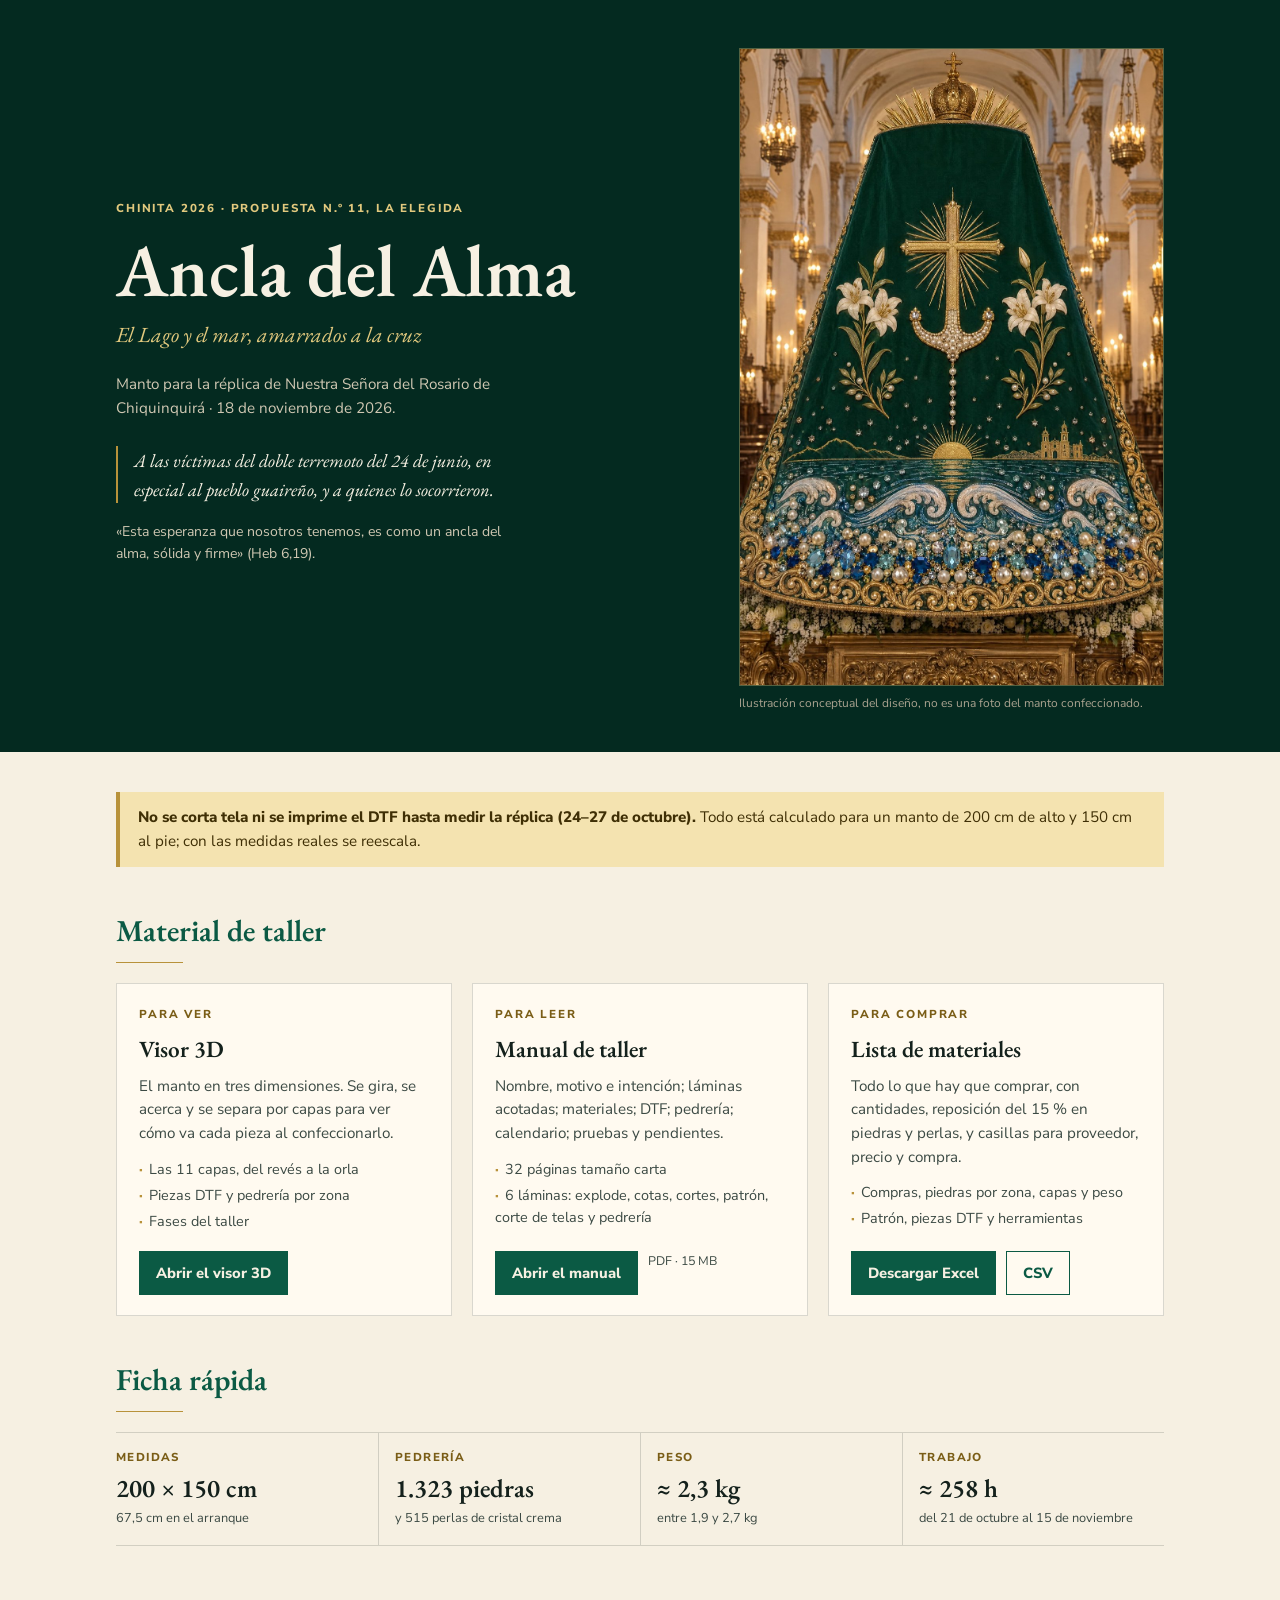
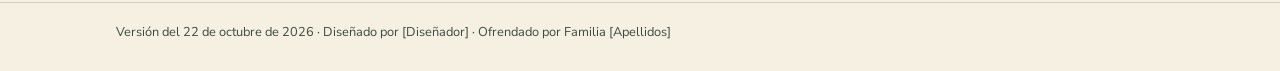
==== index.html @ 765c4ef7 "Ancla del Alma: portada, visor 3D, manual de taller y lista de materiales Co-Authored-By: Claude Opu" ====
<!doctype html>
<html lang="es">
<head>
<meta charset="utf-8">
<meta name="viewport" content="width=device-width, initial-scale=1, viewport-fit=cover">
<title>Ancla del Alma · Chinita 2026</title>
<meta name="description" content="Manto «Ancla del Alma» para la réplica de Nuestra Señora del Rosario de Chiquinquirá, 18 de noviembre de 2026: visor 3D, manual de taller y lista de materiales.">
<link rel="preconnect" href="https://fonts.googleapis.com"><link rel="preconnect" href="https://fonts.gstatic.com" crossorigin>
<link rel="stylesheet" href="https://fonts.googleapis.com/css2?family=EB+Garamond:ital,wght@0,500;0,600;1,500&family=Nunito+Sans:wght@400;600;700;800&display=swap">
<style>
/* Portada de carpeta de taller: una columna con la imagen del manto y tres entradas (3D, manual, materiales). */
:root {
  --esmeralda-950: #042a20; --esmeralda-900: #06372a; --esmeralda-700: #0b5a44; --esmeralda-500: #0f7a5c;
  --oro: #b8923a; --oro-claro: #e2c97e; --marfil: #f6f0e2; --marfil-2: #ece3cd; --tinta: #14211c; --tinta-2: #3c4a44;
  --serif: "EB Garamond", Georgia, "Times New Roman", serif;
  --sans: "Nunito Sans", "Helvetica Neue", Arial, sans-serif;
  --fondo: var(--marfil); --superficie: #fffaf0; --texto: var(--tinta); --texto-2: var(--tinta-2);
  --acento: var(--esmeralda-700); --oro-tx: #7a5d16; --linea: rgba(20, 33, 28, .16);
  --aviso-fondo: #f4e3b0; --aviso-tx: #3f2f05;
  --hero-fondo: var(--esmeralda-950); --hero-tx: var(--marfil);
}
@media (prefers-color-scheme: dark) {
  :root:not([data-theme="light"]) {
    --fondo: #031f18; --superficie: #06372a; --texto: #f6f0e2; --texto-2: #cfc7b2;
    --acento: #e2c97e; --oro-tx: #e2c97e; --linea: rgba(246, 240, 226, .18);
    --aviso-fondo: #3a2f0c; --aviso-tx: #f6e7b6; --hero-fondo: #021712; --hero-tx: #f6f0e2;
    color-scheme: dark;
  }
}
:root[data-theme="dark"] {
  --fondo: #031f18; --superficie: #06372a; --texto: #f6f0e2; --texto-2: #cfc7b2;
  --acento: #e2c97e; --oro-tx: #e2c97e; --linea: rgba(246, 240, 226, .18);
  --aviso-fondo: #3a2f0c; --aviso-tx: #f6e7b6; --hero-fondo: #021712; --hero-tx: #f6f0e2;
  color-scheme: dark;
}
* { box-sizing: border-box; margin: 0; padding: 0; }
html { -webkit-text-size-adjust: 100%; }
body { background: var(--fondo); color: var(--texto); font-family: var(--sans); font-size: 16px; line-height: 1.55; }
img { max-width: 100%; display: block; }
a { color: inherit; }
:focus-visible { outline: 3px solid var(--oro); outline-offset: 3px; border-radius: 4px; }

.hero { background: var(--hero-fondo); color: var(--hero-tx); }
.hero-in { max-width: 1080px; margin: 0 auto; padding-block: 48px 40px;
  padding-left: max(16px, env(safe-area-inset-left, 0px)); padding-right: max(16px, env(safe-area-inset-right, 0px));
  display: grid; grid-template-columns: minmax(0, 1.15fr) minmax(0, .85fr); gap: 48px; align-items: center; }
.etiqueta { font-size: .72rem; font-weight: 800; letter-spacing: .16em; text-transform: uppercase; color: var(--oro-claro); }
.hero h1 { font-family: var(--serif); font-weight: 600; font-size: clamp(2.8rem, 7vw, 4.6rem); line-height: 1; margin-top: 14px; text-wrap: balance; }
.subtitulo { font-family: var(--serif); font-style: italic; font-size: 1.35rem; color: var(--oro-claro); margin-top: 10px; }
.ocasion { margin-top: 22px; font-size: .95rem; color: #cfc7b2; max-width: 44ch; }
.dedicatoria { margin-top: 26px; padding-left: 16px; border-left: 2px solid var(--oro); font-family: var(--serif); font-style: italic; font-size: 1.15rem; max-width: 46ch; text-wrap: pretty; }
.cita { margin-top: 18px; font-size: .88rem; color: #cfc7b2; max-width: 50ch; }
.foto { position: relative; }
.foto img { width: 100%; height: auto; aspect-ratio: 2 / 3; object-fit: cover; border: 1px solid rgba(226, 201, 126, .35); }
.foto figcaption { margin-top: 8px; font-size: .75rem; color: #a9a28f; }

main { max-width: 1080px; margin: 0 auto; padding-block: 40px 56px;
  padding-left: max(16px, env(safe-area-inset-left, 0px)); padding-right: max(16px, env(safe-area-inset-right, 0px));
  display: grid; gap: 40px; }
.aviso { background: var(--aviso-fondo); color: var(--aviso-tx); padding: 14px 18px; font-size: .95rem; border-left: 4px solid var(--oro); }
.aviso strong { font-weight: 800; }
h2 { font-family: var(--serif); font-weight: 600; font-size: 1.9rem; color: var(--acento); text-wrap: balance; }
h2::after { content: ""; display: block; width: 2.2em; height: 1px; background: var(--oro); margin-top: 8px; }

.entradas { display: grid; grid-template-columns: repeat(3, minmax(0, 1fr)); gap: 20px; margin-top: 20px; }
.entrada { background: var(--superficie); border: 1px solid var(--linea); padding: 22px 22px 20px; display: flex; flex-direction: column; gap: 12px; min-width: 0; }
.entrada .num { font-size: .72rem; font-weight: 800; letter-spacing: .16em; text-transform: uppercase; color: var(--oro-tx); }
.entrada h3 { font-family: var(--serif); font-weight: 600; font-size: 1.45rem; line-height: 1.15; }
.entrada p { color: var(--texto-2); font-size: .95rem; text-wrap: pretty; }
.entrada ul { list-style: none; display: grid; gap: 4px; font-size: .9rem; color: var(--texto-2); }
.entrada ul li::before { content: "·"; color: var(--oro); font-weight: 800; margin-right: 6px; }
.acciones { margin-top: auto; display: flex; flex-wrap: wrap; gap: 10px; padding-top: 6px; }
.boton { display: inline-flex; align-items: center; gap: 8px; text-decoration: none; font-weight: 800; font-size: .92rem;
  padding: 10px 16px; background: var(--esmeralda-700); color: var(--marfil); border: 1px solid var(--esmeralda-700); }
.boton:hover { background: var(--esmeralda-900); }
.boton.sec { background: transparent; color: var(--acento); border-color: var(--acento); }
.boton.sec:hover { background: var(--marfil-2); color: var(--esmeralda-900); }
.peso { font-size: .78rem; color: var(--texto-2); font-variant-numeric: tabular-nums; }

.ficha { display: grid; grid-template-columns: repeat(4, minmax(0, 1fr)); gap: 0; margin-top: 20px; border-top: 1px solid var(--linea); border-bottom: 1px solid var(--linea); }
.ficha div { padding: 16px 12px 16px 0; }
.ficha div + div { padding-left: 16px; border-left: 1px solid var(--linea); }
.ficha dt { font-size: .72rem; font-weight: 800; letter-spacing: .12em; text-transform: uppercase; color: var(--oro-tx); }
.ficha dd { font-family: var(--serif); font-size: 1.6rem; font-weight: 600; font-variant-numeric: tabular-nums; margin-top: 2px; }
.ficha dd small { display: block; font-family: var(--sans); font-size: .8rem; font-weight: 400; color: var(--texto-2); }

footer { border-top: 1px solid var(--linea); }
footer div { max-width: 1080px; margin: 0 auto; padding-block: 20px 28px; font-size: .8rem; color: var(--texto-2);
  padding-left: max(16px, env(safe-area-inset-left, 0px)); padding-right: max(16px, env(safe-area-inset-right, 0px)); }

@media (max-width: 860px) {
  .hero-in { grid-template-columns: minmax(0, 1fr); gap: 28px; padding-block: 32px 28px; }
  .foto { max-width: 420px; }
  .entradas { grid-template-columns: minmax(0, 1fr); }
  .ficha { grid-template-columns: repeat(2, minmax(0, 1fr)); }
  .ficha div:nth-child(3) { padding-left: 0; border-left: 0; }
  .ficha div:nth-child(n+3) { border-top: 1px solid var(--linea); }
}
</style>
</head>
<body>
<header class="hero">
  <div class="hero-in">
    <div>
      <span class="etiqueta">Chinita 2026 · propuesta n.º 11, la elegida</span>
      <h1>Ancla del Alma</h1>
      <p class="subtitulo">El Lago y el mar, amarrados a la cruz</p>
      <p class="ocasion">Manto para la réplica de Nuestra Señora del Rosario de Chiquinquirá · 18 de noviembre de 2026.</p>
      <p class="dedicatoria">A las víctimas del doble terremoto del 24 de junio, en especial al pueblo guaireño, y a quienes lo socorrieron.</p>
      <p class="cita">«Esta esperanza que nosotros tenemos, es como un ancla del alma, sólida y firme» (Heb 6,19).</p>
    </div>
    <figure class="foto">
      <img src="img/manto.jpg" width="1067" height="1600" alt="Ilustración del manto esmeralda: cruz de oro con resplandor cuyo pie se vuelve ancla de perlas, azucenas marfil a los lados, amanecer sobre el Lago, olas y un degradado de piedras azules hacia la orla de volutas doradas.">
      <figcaption>Ilustración conceptual del diseño, no es una foto del manto confeccionado.</figcaption>
    </figure>
  </div>
</header>

<main>
  <p class="aviso"><strong>No se corta tela ni se imprime el DTF hasta medir la réplica (24–27 de octubre).</strong> Todo está calculado para un manto de 200 cm de alto y 150 cm al pie; con las medidas reales se reescala.</p>

  <section aria-labelledby="t-material">
    <h2 id="t-material">Material de taller</h2>
    <div class="entradas">
      <article class="entrada">
        <span class="num">Para ver</span>
        <h3>Visor 3D</h3>
        <p>El manto en tres dimensiones. Se gira, se acerca y se separa por capas para ver cómo va cada pieza al confeccionarlo.</p>
        <ul><li>Las 11 capas, del revés a la orla</li><li>Piezas DTF y pedrería por zona</li><li>Fases del taller</li></ul>
        <div class="acciones"><a class="boton" href="visor-3d/">Abrir el visor 3D</a></div>
      </article>
      <article class="entrada">
        <span class="num">Para leer</span>
        <h3>Manual de taller</h3>
        <p>Nombre, motivo e intención; láminas acotadas; materiales; DTF; pedrería; calendario; pruebas y pendientes.</p>
        <ul><li>32 páginas tamaño carta</li><li>6 láminas: explode, cotas, cortes, patrón, corte de telas y pedrería</li></ul>
        <div class="acciones"><a class="boton" href="manual/manual-ancla-del-alma.pdf">Abrir el manual</a><span class="peso">PDF · 15 MB</span></div>
      </article>
      <article class="entrada">
        <span class="num">Para comprar</span>
        <h3>Lista de materiales</h3>
        <p>Todo lo que hay que comprar, con cantidades, reposición del 15 % en piedras y perlas, y casillas para proveedor, precio y compra.</p>
        <ul><li>Compras, piedras por zona, capas y peso</li><li>Patrón, piezas DTF y herramientas</li></ul>
        <div class="acciones"><a class="boton" href="materiales/lista-de-materiales.xlsx">Descargar Excel</a><a class="boton sec" href="materiales/compras.csv">CSV</a></div>
      </article>
    </div>
  </section>

  <section aria-labelledby="t-ficha">
    <h2 id="t-ficha">Ficha rápida</h2>
    <dl class="ficha">
      <div><dt>Medidas</dt><dd>200 × 150 cm<small>67,5 cm en el arranque</small></dd></div>
      <div><dt>Pedrería</dt><dd>1.323 piedras<small>y 515 perlas de cristal crema</small></dd></div>
      <div><dt>Peso</dt><dd>≈ 2,3 kg<small>entre 1,9 y 2,7 kg</small></dd></div>
      <div><dt>Trabajo</dt><dd>≈ 258 h<small>del 21 de octubre al 15 de noviembre</small></dd></div>
    </dl>
  </section>
</main>

<footer><div>Versión del 22 de octubre de 2026 · Diseñado por [Diseñador] · Ofrendado por Familia [Apellidos]</div></footer>
</body>
</html>
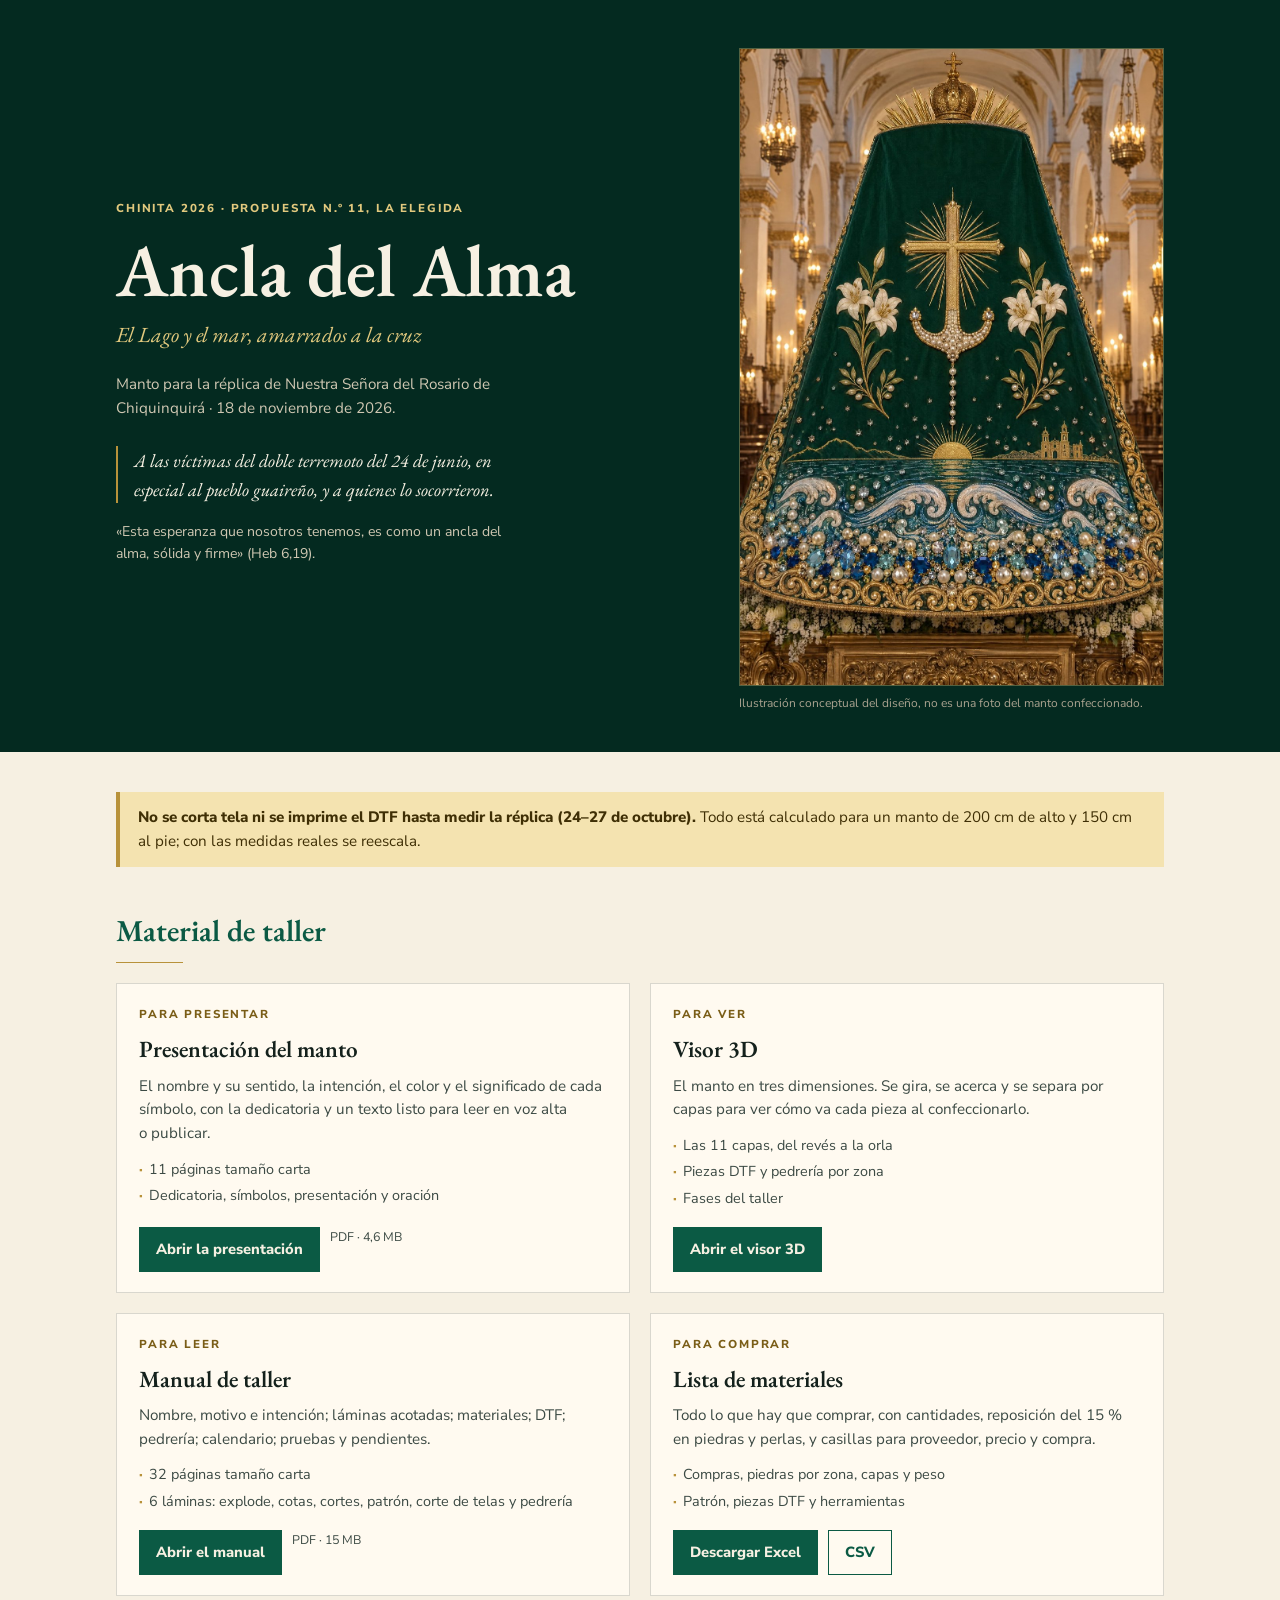
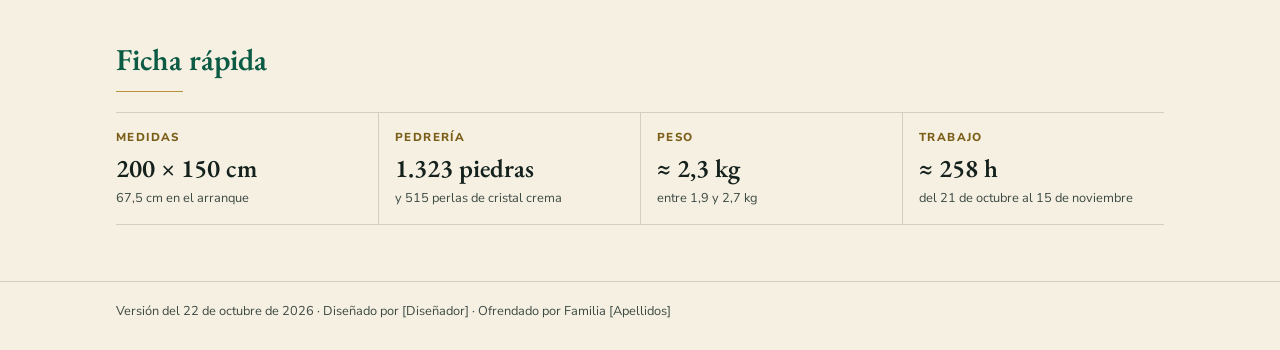
==== commit de8a3a44: "Presentación de Ancla del Alma: nombre, dedicatoria, intención y símbolos PDF de 11 páginas tamaño c" ====
--- a/index.html
+++ b/index.html
@@ -8,7 +8,7 @@
 <link rel="preconnect" href="https://fonts.googleapis.com"><link rel="preconnect" href="https://fonts.gstatic.com" crossorigin>
 <link rel="stylesheet" href="https://fonts.googleapis.com/css2?family=EB+Garamond:ital,wght@0,500;0,600;1,500&family=Nunito+Sans:wght@400;600;700;800&display=swap">
 <style>
-/* Portada de carpeta de taller: una columna con la imagen del manto y tres entradas (3D, manual, materiales). */
+/* Portada de carpeta de taller: una columna con la imagen del manto y cuatro entradas (presentación, 3D, manual, materiales). */
 :root {
   --esmeralda-950: #042a20; --esmeralda-900: #06372a; --esmeralda-700: #0b5a44; --esmeralda-500: #0f7a5c;
   --oro: #b8923a; --oro-claro: #e2c97e; --marfil: #f6f0e2; --marfil-2: #ece3cd; --tinta: #14211c; --tinta-2: #3c4a44;
@@ -62,7 +62,7 @@
 h2 { font-family: var(--serif); font-weight: 600; font-size: 1.9rem; color: var(--acento); text-wrap: balance; }
 h2::after { content: ""; display: block; width: 2.2em; height: 1px; background: var(--oro); margin-top: 8px; }
 
-.entradas { display: grid; grid-template-columns: repeat(3, minmax(0, 1fr)); gap: 20px; margin-top: 20px; }
+.entradas { display: grid; grid-template-columns: repeat(2, minmax(0, 1fr)); gap: 20px; margin-top: 20px; }
 .entrada { background: var(--superficie); border: 1px solid var(--linea); padding: 22px 22px 20px; display: flex; flex-direction: column; gap: 12px; min-width: 0; }
 .entrada .num { font-size: .72rem; font-weight: 800; letter-spacing: .16em; text-transform: uppercase; color: var(--oro-tx); }
 .entrada h3 { font-family: var(--serif); font-weight: 600; font-size: 1.45rem; line-height: 1.15; }
@@ -123,6 +123,13 @@
     <h2 id="t-material">Material de taller</h2>
     <div class="entradas">
       <article class="entrada">
+        <span class="num">Para presentar</span>
+        <h3>Presentación del manto</h3>
+        <p>El nombre y su sentido, la intención, el color y el significado de cada símbolo, con la dedicatoria y un texto listo para leer en voz alta o publicar.</p>
+        <ul><li>11 páginas tamaño carta</li><li>Dedicatoria, símbolos, presentación y oración</li></ul>
+        <div class="acciones"><a class="boton" href="presentacion/presentacion-ancla-del-alma.pdf">Abrir la presentación</a><span class="peso">PDF · 4,6 MB</span></div>
+      </article>
+      <article class="entrada">
         <span class="num">Para ver</span>
         <h3>Visor 3D</h3>
         <p>El manto en tres dimensiones. Se gira, se acerca y se separa por capas para ver cómo va cada pieza al confeccionarlo.</p>
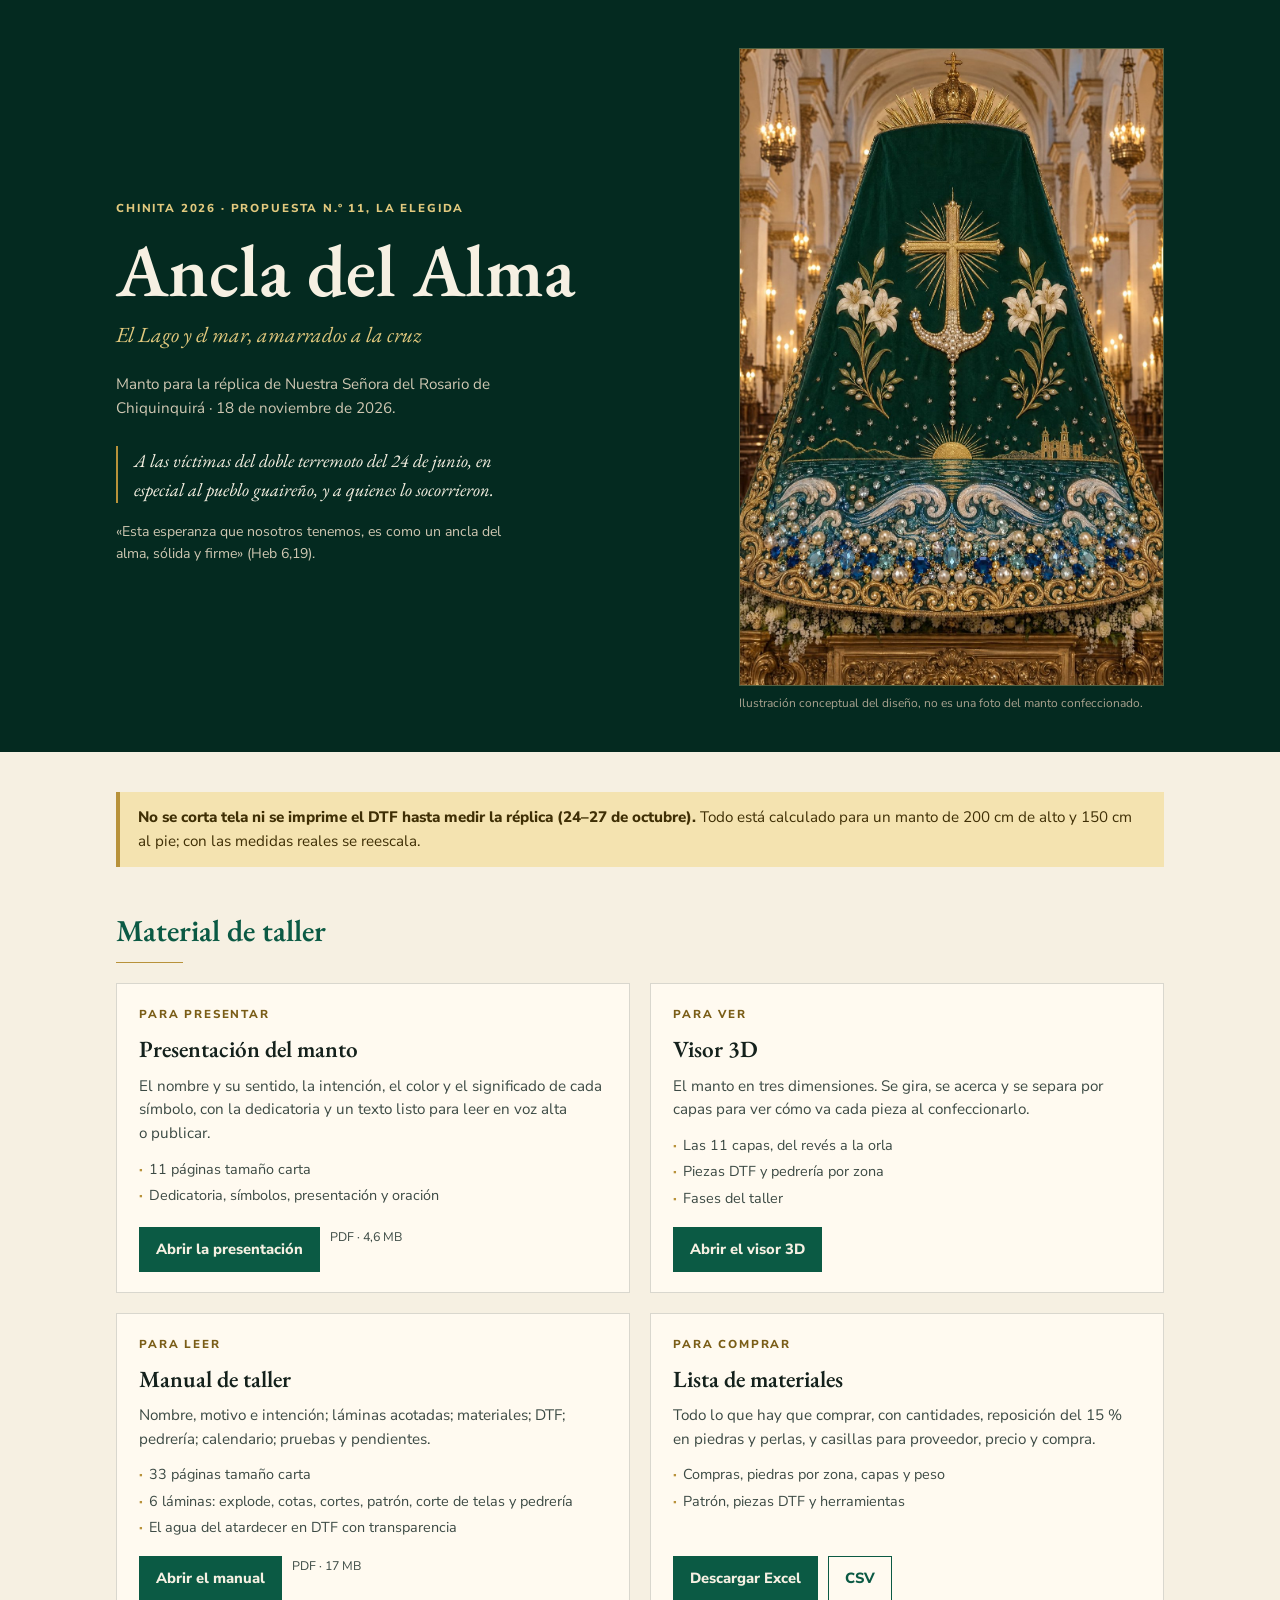
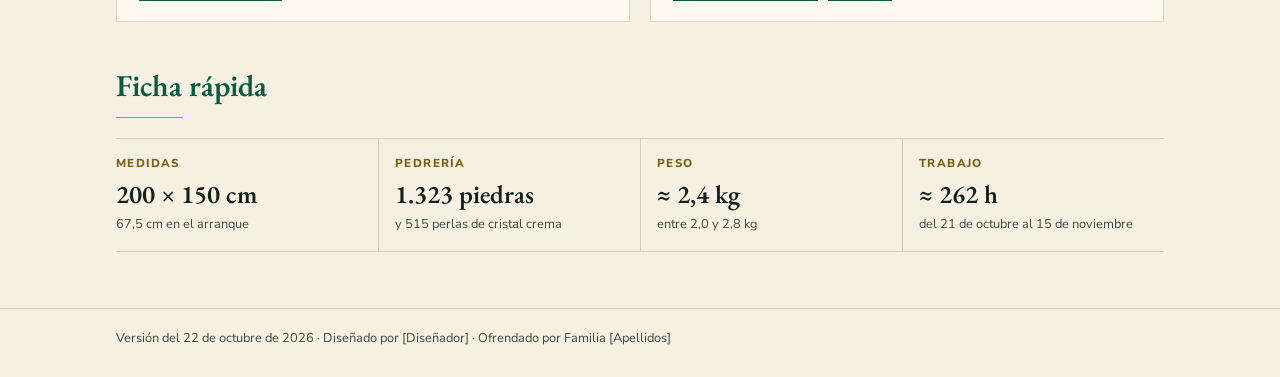
==== commit fb9c58c6: "Ancla del Alma: el agua del atardecer (W1) en el manual, el 3D y la lista de materiales Panel DTF co" ====
--- a/index.html
+++ b/index.html
@@ -140,8 +140,8 @@
         <span class="num">Para leer</span>
         <h3>Manual de taller</h3>
         <p>Nombre, motivo e intención; láminas acotadas; materiales; DTF; pedrería; calendario; pruebas y pendientes.</p>
-        <ul><li>32 páginas tamaño carta</li><li>6 láminas: explode, cotas, cortes, patrón, corte de telas y pedrería</li></ul>
-        <div class="acciones"><a class="boton" href="manual/manual-ancla-del-alma.pdf">Abrir el manual</a><span class="peso">PDF · 15 MB</span></div>
+        <ul><li>33 páginas tamaño carta</li><li>6 láminas: explode, cotas, cortes, patrón, corte de telas y pedrería</li><li>El agua del atardecer en DTF con transparencia</li></ul>
+        <div class="acciones"><a class="boton" href="manual/manual-ancla-del-alma.pdf">Abrir el manual</a><span class="peso">PDF · 17 MB</span></div>
       </article>
       <article class="entrada">
         <span class="num">Para comprar</span>
@@ -158,8 +158,8 @@
     <dl class="ficha">
       <div><dt>Medidas</dt><dd>200 × 150 cm<small>67,5 cm en el arranque</small></dd></div>
       <div><dt>Pedrería</dt><dd>1.323 piedras<small>y 515 perlas de cristal crema</small></dd></div>
-      <div><dt>Peso</dt><dd>≈ 2,3 kg<small>entre 1,9 y 2,7 kg</small></dd></div>
-      <div><dt>Trabajo</dt><dd>≈ 258 h<small>del 21 de octubre al 15 de noviembre</small></dd></div>
+      <div><dt>Peso</dt><dd>≈ 2,4 kg<small>entre 2,0 y 2,8 kg</small></dd></div>
+      <div><dt>Trabajo</dt><dd>≈ 262 h<small>del 21 de octubre al 15 de noviembre</small></dd></div>
     </dl>
   </section>
 </main>
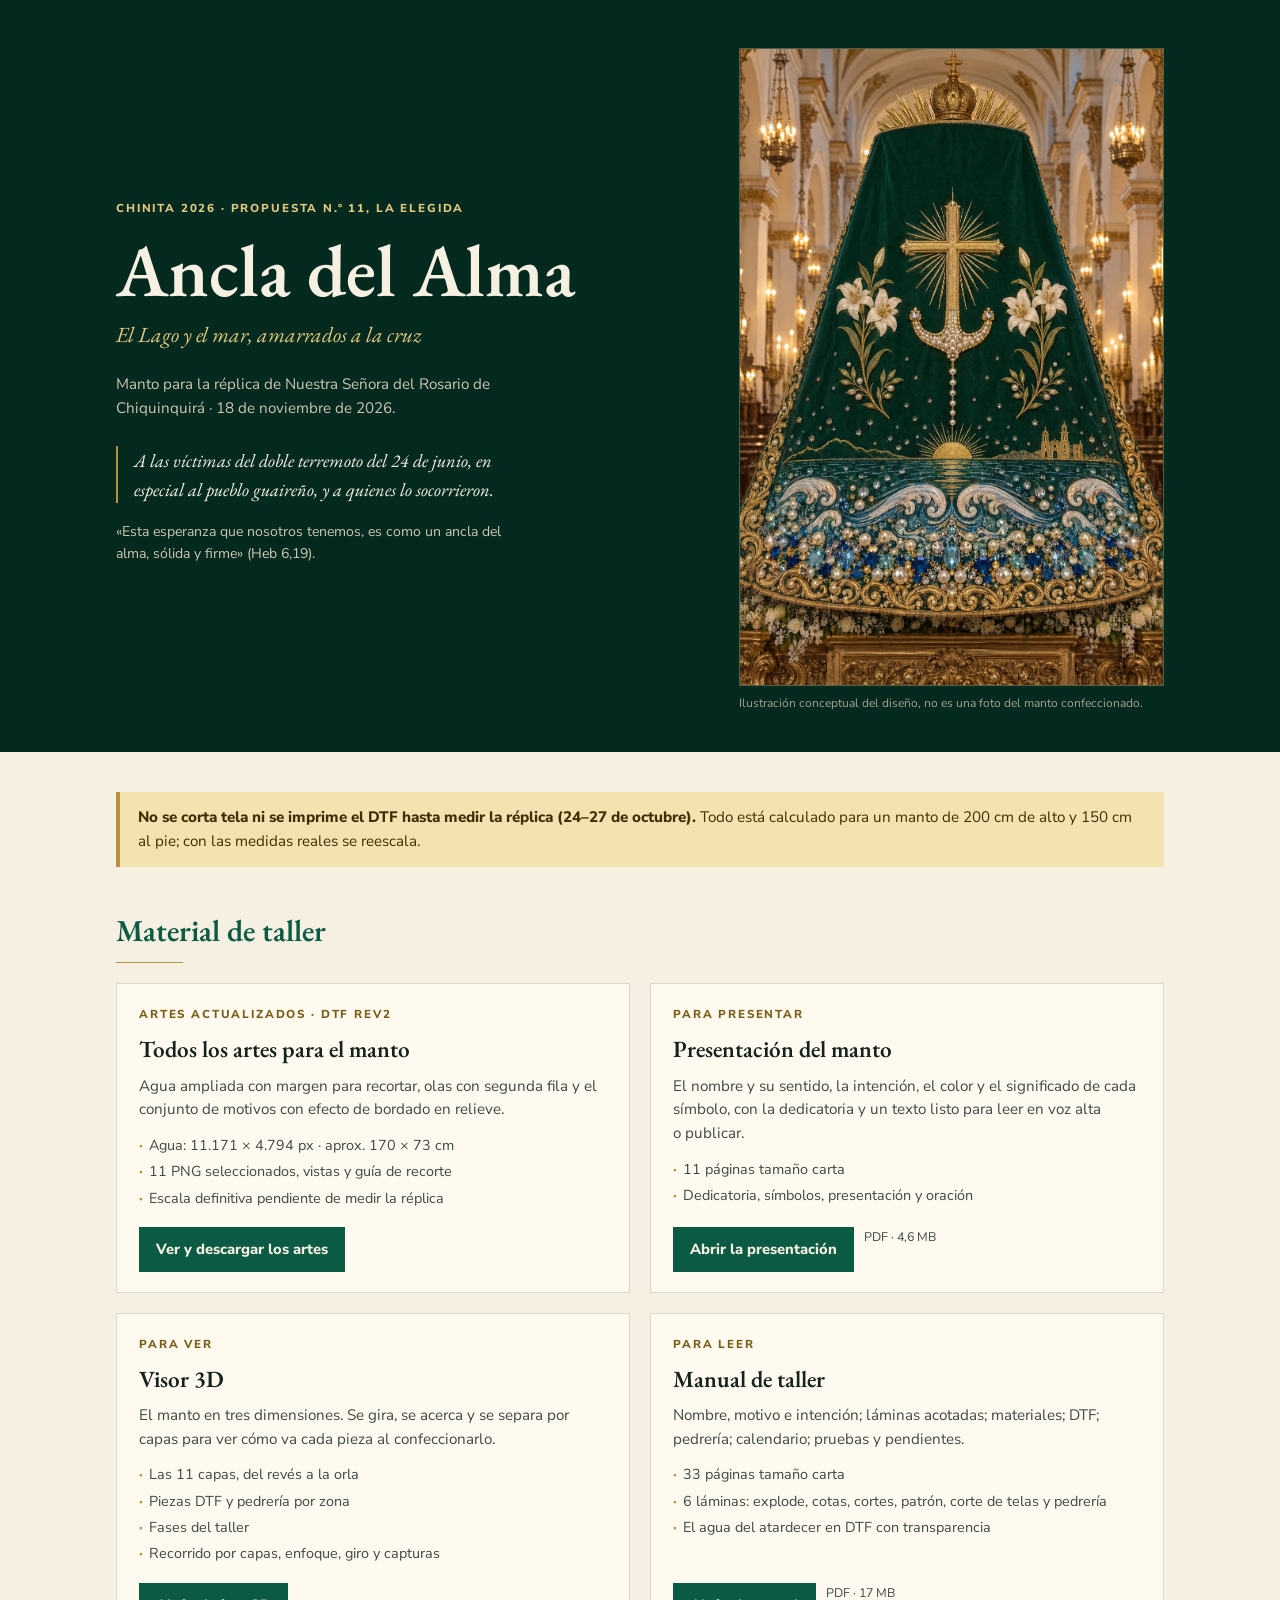
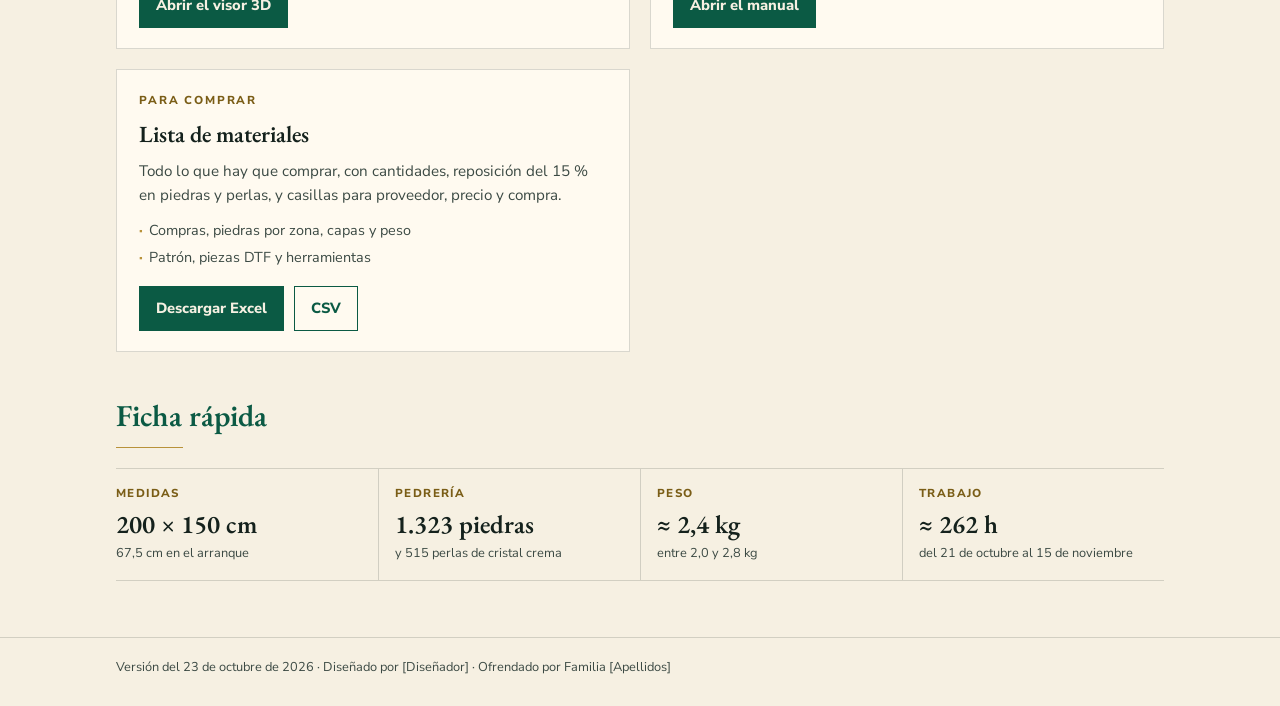
==== commit 36951535: "Publica DTF rev2 y mejora la exploración del visor 3D Galería con agua ampliada, olas de dos filas y" ====
--- a/index.html
+++ b/index.html
@@ -123,6 +123,13 @@
     <h2 id="t-material">Material de taller</h2>
     <div class="entradas">
       <article class="entrada">
+        <span class="num">Artes actualizados · DTF rev2</span>
+        <h3>Todos los artes para el manto</h3>
+        <p>Agua ampliada con margen para recortar, olas con segunda fila y el conjunto de motivos con efecto de bordado en relieve.</p>
+        <ul><li>Agua: 11.171 × 4.794 px · aprox. 170 × 73 cm</li><li>11 PNG seleccionados, vistas y guía de recorte</li><li>Escala definitiva pendiente de medir la réplica</li></ul>
+        <div class="acciones"><a class="boton" href="dtf-rev2/">Ver y descargar los artes</a></div>
+      </article>
+      <article class="entrada">
         <span class="num">Para presentar</span>
         <h3>Presentación del manto</h3>
         <p>El nombre y su sentido, la intención, el color y el significado de cada símbolo, con la dedicatoria y un texto listo para leer en voz alta o publicar.</p>
@@ -133,7 +140,7 @@
         <span class="num">Para ver</span>
         <h3>Visor 3D</h3>
         <p>El manto en tres dimensiones. Se gira, se acerca y se separa por capas para ver cómo va cada pieza al confeccionarlo.</p>
-        <ul><li>Las 11 capas, del revés a la orla</li><li>Piezas DTF y pedrería por zona</li><li>Fases del taller</li></ul>
+        <ul><li>Las 11 capas, del revés a la orla</li><li>Piezas DTF y pedrería por zona</li><li>Fases del taller</li><li>Recorrido por capas, enfoque, giro y capturas</li></ul>
         <div class="acciones"><a class="boton" href="visor-3d/">Abrir el visor 3D</a></div>
       </article>
       <article class="entrada">
@@ -164,6 +171,6 @@
   </section>
 </main>
 
-<footer><div>Versión del 22 de octubre de 2026 · Diseñado por [Diseñador] · Ofrendado por Familia [Apellidos]</div></footer>
+<footer><div>Versión del 23 de octubre de 2026 · Diseñado por [Diseñador] · Ofrendado por Familia [Apellidos]</div></footer>
 </body>
 </html>
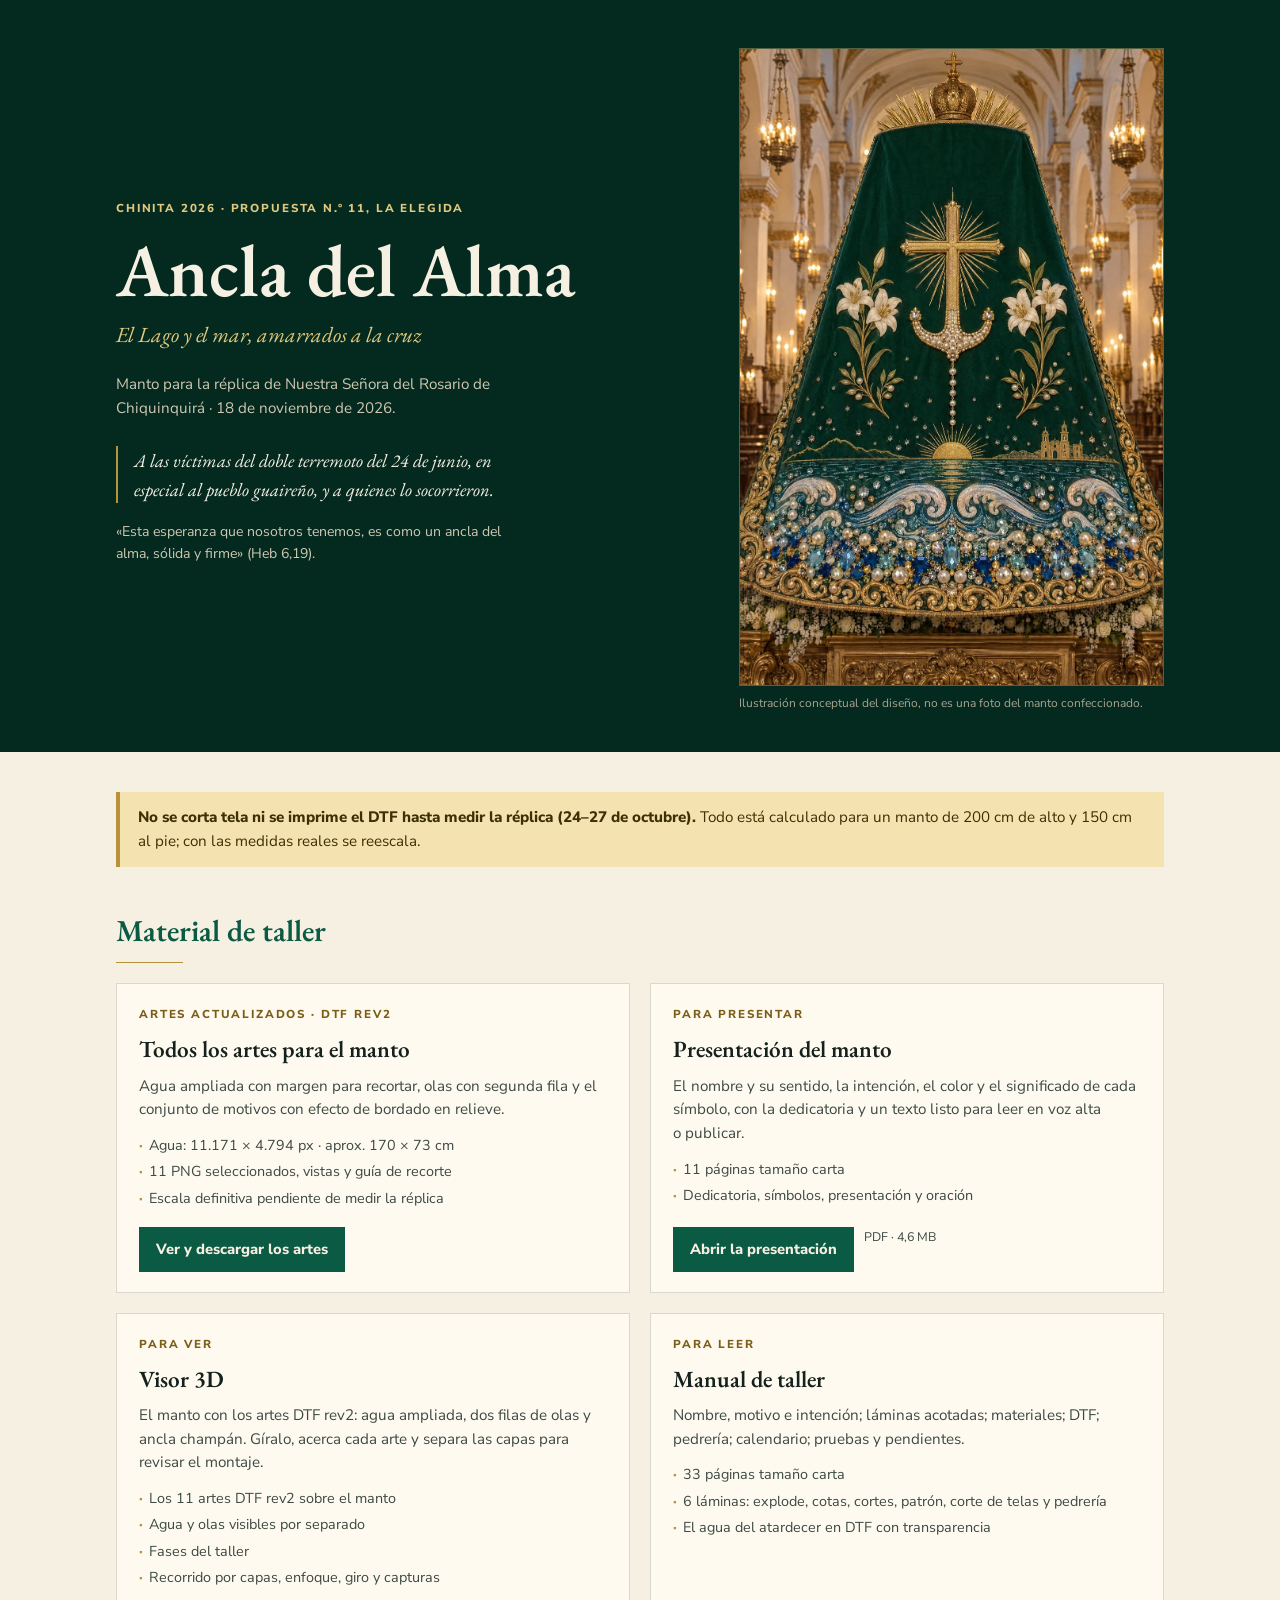
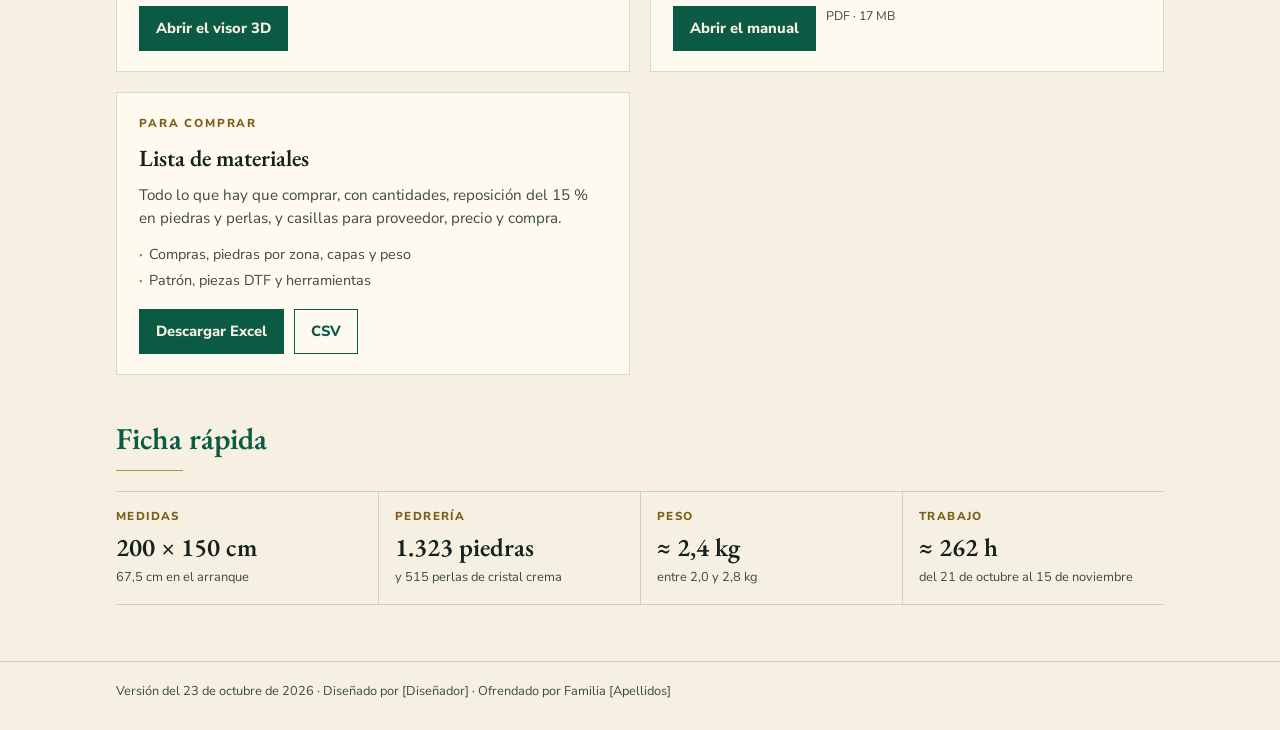
==== commit 40b5c6d3: "Muestra los artes DTF rev2 sobre el manto 3D Integra agua proporcional recortada, olas de dos filas " ====
--- a/index.html
+++ b/index.html
@@ -139,8 +139,8 @@
       <article class="entrada">
         <span class="num">Para ver</span>
         <h3>Visor 3D</h3>
-        <p>El manto en tres dimensiones. Se gira, se acerca y se separa por capas para ver cómo va cada pieza al confeccionarlo.</p>
-        <ul><li>Las 11 capas, del revés a la orla</li><li>Piezas DTF y pedrería por zona</li><li>Fases del taller</li><li>Recorrido por capas, enfoque, giro y capturas</li></ul>
+        <p>El manto con los artes DTF rev2: agua ampliada, dos filas de olas y ancla champán. Gíralo, acerca cada arte y separa las capas para revisar el montaje.</p>
+        <ul><li>Los 11 artes DTF rev2 sobre el manto</li><li>Agua y olas visibles por separado</li><li>Fases del taller</li><li>Recorrido por capas, enfoque, giro y capturas</li></ul>
         <div class="acciones"><a class="boton" href="visor-3d/">Abrir el visor 3D</a></div>
       </article>
       <article class="entrada">
